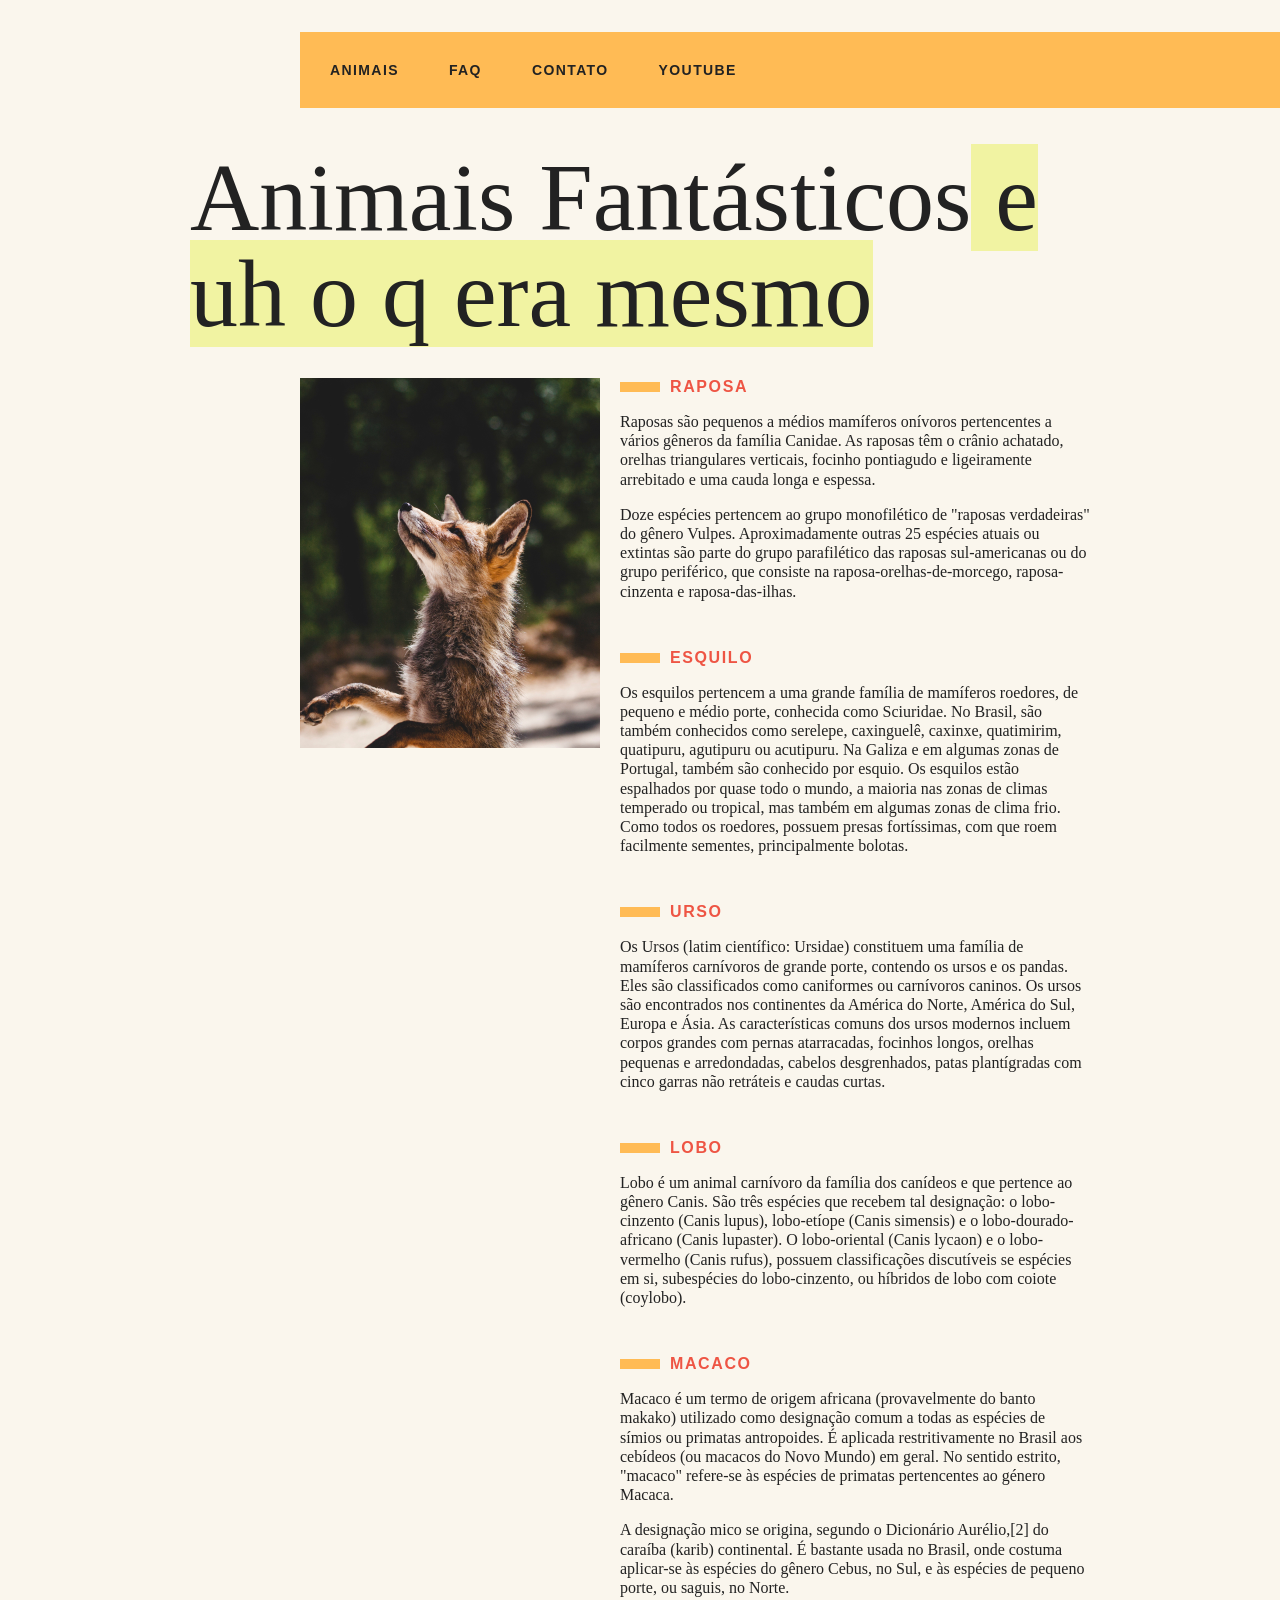
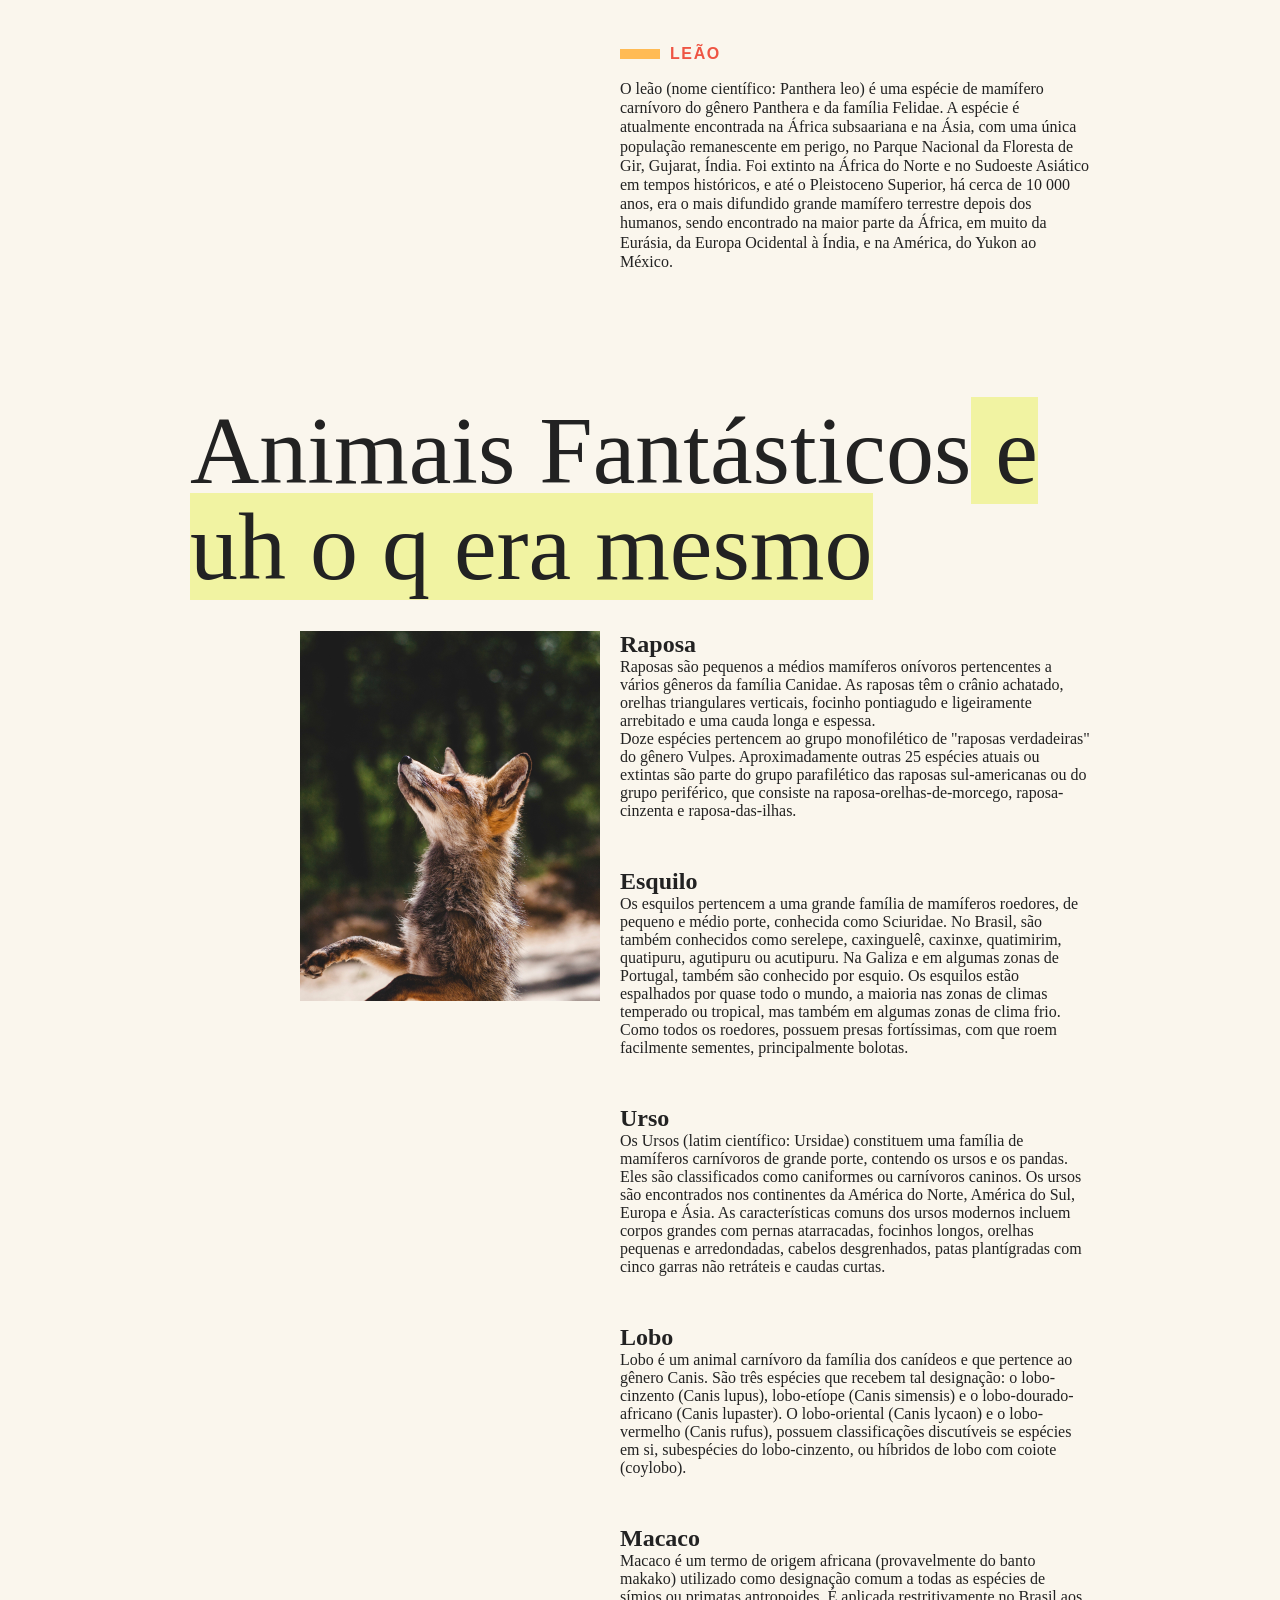
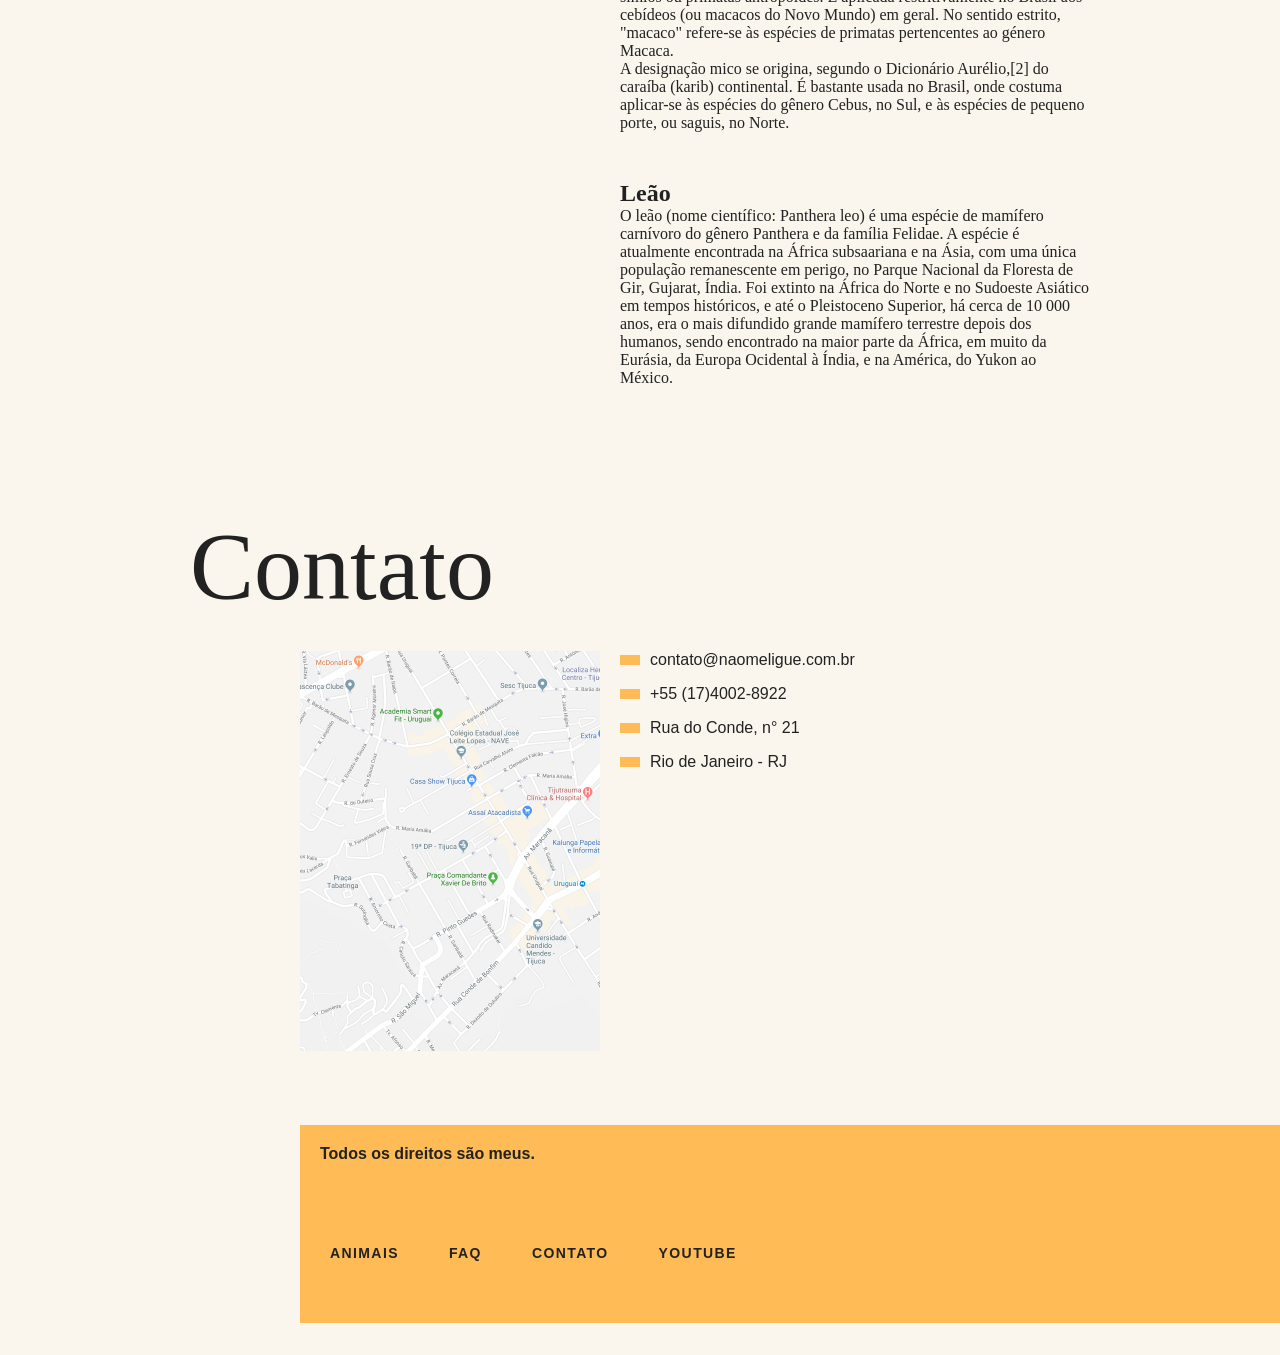
==== AnimaisFantasticos/index.html @ 2d26a615 "Starts repo" ====
<!DOCTYPE html>
<html lang="en">
<head>
    <meta charset="UTF-8">
    <meta name="viewport" content="width=device-width, initial-scale=1.0">
    <link rel="stylesheet" type="text/css" href="css\style.css">
    <link rel="icon" href="data:;base64,iVBORw0KGgo=">
    <title>Animais Fantásticos</title>
</head>
<body>
    <nav class="menu">
        <ul>
            <li><a href="#animais">Animais</a></li>
            <li><a href="#faq">FAQ</a></li>
            <li><a href="#contato">Contato</a></li>
            <li><a href="https://google.com">Google</a></li>
        </ul>
    </nav>

    <section class="grid-section animais" id="animais">
        <h1 class="titulo ">Animais Fantásticos</h1>
        <ul class="animais-lista">
            <li>
                <img src="img/imagem1.jpg">
            </li>
            <li>
                <img src="img/imagem2.jpg">
            </li>
            <li>
                <img src="img/imagem3.jpg">
            </li>
            <li>
                <img src="img/imagem4.jpg">
            </li>
            <li>
                <img src="img/imagem5.jpg">
            </li>
            <li>
                <img src="img/imagem6.jpg">
            </li>
        </ul>
        <div class="animais-descricao">
            <section>
                <h2>Raposa</h2>
                <p>Raposas são pequenos a médios mamíferos onívoros pertencentes a vários gêneros da 
                família Canidae. As raposas têm o crânio achatado, orelhas triangulares verticais, 
                focinho pontiagudo e ligeiramente arrebitado e uma cauda longa e espessa.</p>
                <p>Doze espécies pertencem ao grupo monofilético de "raposas verdadeiras" do gênero Vulpes. 
                Aproximadamente outras 25 espécies atuais ou extintas são parte do grupo parafilético das 
                raposas sul-americanas ou do grupo periférico, que consiste na raposa-orelhas-de-morcego, 
                raposa-cinzenta e raposa-das-ilhas.</p>
            </section>

            <section>
                <h2>Esquilo</h2>
                <p>Os esquilos pertencem a uma grande família de mamíferos roedores, de pequeno e médio porte, 
                conhecida como Sciuridae. No Brasil, são também conhecidos como serelepe, caxinguelê, caxinxe, 
                quatimirim, quatipuru, agutipuru ou acutipuru. Na Galiza e em algumas zonas de Portugal, também 
                são conhecido por esquio. Os esquilos estão espalhados por quase todo o mundo, a maioria nas 
                zonas de climas temperado ou tropical, mas também em algumas zonas de clima frio. Como todos os 
                roedores, possuem presas fortíssimas, com que roem facilmente sementes, principalmente bolotas.</p>
            </section>

            <section>
                <h2>Urso</h2>
                <p>Os Ursos (latim científico: Ursidae) constituem uma família de mamíferos carnívoros de grande 
                porte, contendo os ursos e os pandas. Eles são classificados como caniformes ou carnívoros caninos. 
                Os ursos são encontrados nos continentes da América do Norte, América do Sul, Europa e Ásia. 
                As características comuns dos ursos modernos incluem corpos grandes com pernas atarracadas, 
                focinhos longos, orelhas pequenas e arredondadas, cabelos desgrenhados, patas plantígradas com 
                cinco garras não retráteis e caudas curtas.</p>
            </section>

            <section>
                <h2>Lobo</h2>
                <p>Lobo é um animal carnívoro da família dos canídeos e que pertence ao gênero Canis. São três 
                espécies que recebem tal designação: o lobo-cinzento (Canis lupus), lobo-etíope (Canis simensis) 
                e o lobo-dourado-africano (Canis lupaster). O lobo-oriental (Canis lycaon) e o lobo-vermelho 
                (Canis rufus), possuem classificações discutíveis se espécies em si, subespécies do lobo-cinzento, 
                ou híbridos de lobo com coiote (coylobo).</p>
            </section>

            <section>
                <h2>Macaco</h2>
                <p>Macaco é um termo de origem africana (provavelmente do banto makako) utilizado como 
                designação comum a todas as espécies de símios ou primatas antropoides. É aplicada 
                restritivamente no Brasil aos cebídeos (ou macacos do Novo Mundo) em geral. No sentido 
                estrito, "macaco" refere-se às espécies de primatas pertencentes ao género Macaca.</p>

                <p>A designação mico se origina, segundo o Dicionário Aurélio,[2] do caraíba (karib) 
                continental. É bastante usada no Brasil, onde costuma aplicar-se às espécies do gênero 
                Cebus, no Sul, e às espécies de pequeno porte, ou saguis, no Norte.</p>
            </section>

            <section>
                <h2>Leão</h2>
                <p>O leão (nome científico: Panthera leo) é uma espécie de mamífero carnívoro 
                do gênero Panthera e da família Felidae. A espécie é atualmente encontrada na África subsaariana 
                e na Ásia, com uma única população remanescente em perigo, no Parque Nacional da Floresta de Gir, 
                Gujarat, Índia. Foi extinto na África do Norte e no Sudoeste Asiático em tempos históricos, e 
                até o Pleistoceno Superior, há cerca de 10 000 anos, era o mais difundido grande mamífero terrestre 
                depois dos humanos, sendo encontrado na maior parte da África, em muito da Eurásia, da Europa 
                Ocidental à Índia, e na América, do Yukon ao México.</p>
            </section>
        </div>
    </section>

    <section class="grid-section faq" id="faq">
        <h1 class="titulo">FAQ</h1>
        <dl class="faq-lista">
            <dt>Qual a idade dos animais?</dt>
            <dd><p>Depende do tipo de animal. Em vertebrados, o critério mais comum é a análise do esqueleto após a morte: 
            assim como as árvores, o crescimento dos ossos deixa linhas que podem ser contadas.</p></dd>

            <dt>Eles são fantásticos?</dt>
            <dd><p>Eles são brilhantes. Algumas escolhas de elenco duvidosas na minha opinião, mas no geral, está superb. 
            Kit Harington como Lockheart tem sido um destaque para mim até agora.</p></dd>

            <dt>Qual a diferença?</dt>
            <dd><p>Veja você qual é a diferença. O bem o mal cada um na sua crença. Tem anjo do bem. Tem anjo da maldade 
            a verdade é o oposto da falsidade. Riqueza, pobreza, fome, comida na mesa</p></dd>

            <dt>Como proteger?</dt>
            <dd><p>Há muitas maneiras de proteger um site. Muitas das práticas recomendadas se enquadram em quatro 
            categorias: medidas técnicas, codificação e design, controle de acesso e gerenciamento de usuários, e 
            planos de backup e recuperação</p></dd>
        </dl>
    </section>

    <section class="grid-section contato" id="contato">
        <h1 class="titulo">Contato</h1>
        <div class="mapa">
            <img src="img/mapa.png">
        </div>
        <ul class="dados">
            <li>contato@naomeligue.com.br</li>
            <li>+55 (17)4002-8922</li>
            <li>Rua do Conde, n° 21</li>
            <li>Rio de Janeiro - RJ</li>
        </ul>
    </section>

    <footer class="copy">
        <p>Todos os direitos são meus.</p>
    </footer>

    <script src="script.js"></script>
</body>
</html>
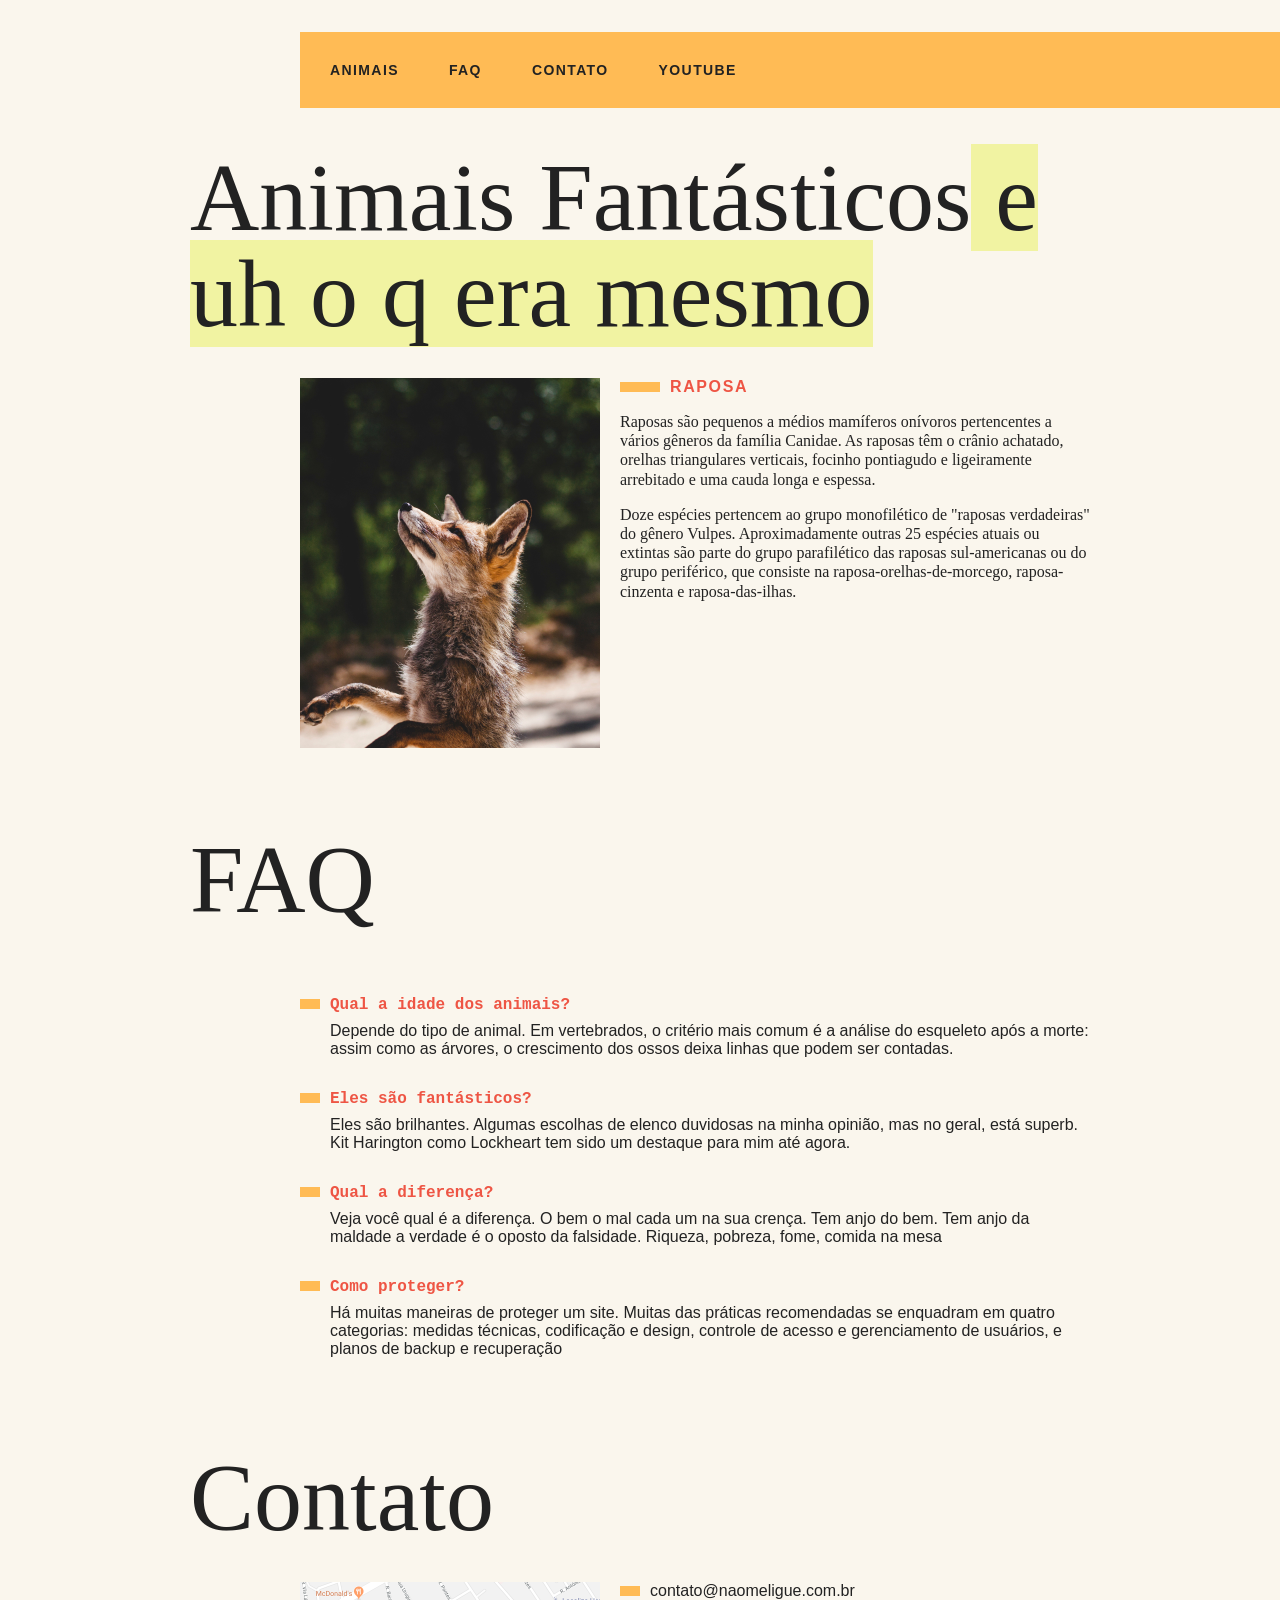
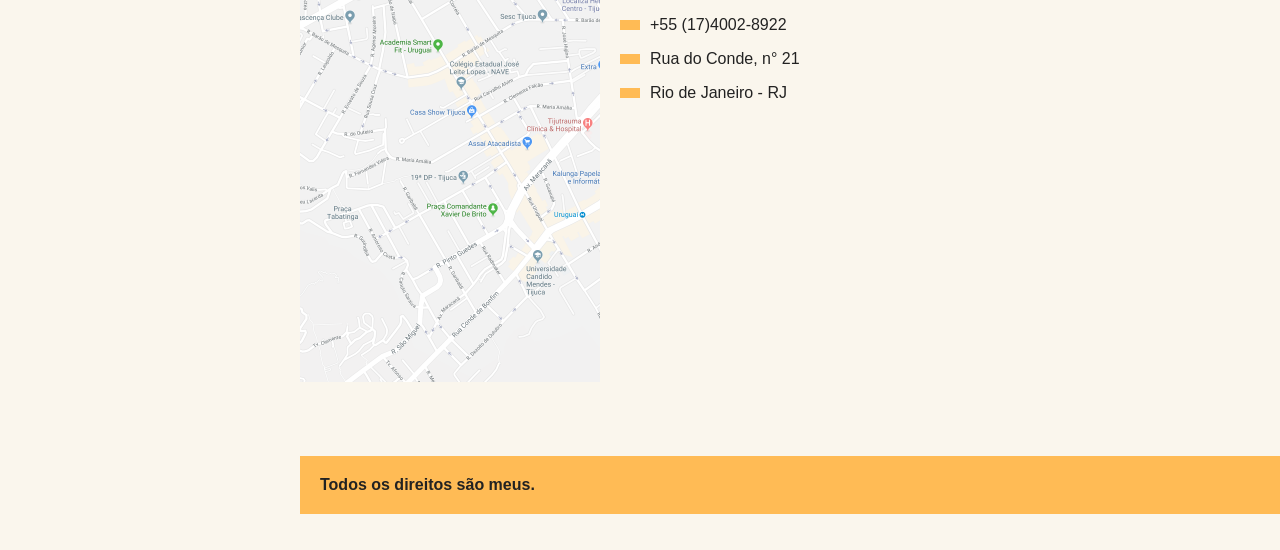
==== commit 1c6de5e7: "tab navigation" ====
--- a/AnimaisFantasticos/index.html
+++ b/AnimaisFantasticos/index.html
@@ -6,6 +6,9 @@
     <link rel="stylesheet" type="text/css" href="css\style.css">
     <link rel="icon" href="data:;base64,iVBORw0KGgo=">
     <title>Animais Fantásticos</title>
+    <script>
+        document.documentElement.className += ' js';
+    </script>
 </head>
 <body>
     <nav class="menu">
@@ -19,7 +22,7 @@
 
     <section class="grid-section animais" id="animais">
         <h1 class="titulo ">Animais Fantásticos</h1>
-        <ul class="animais-lista">
+        <ul class="animais-lista js-tabmenu">
             <li>
                 <img src="img/imagem1.jpg">
             </li>
@@ -39,7 +42,7 @@
                 <img src="img/imagem6.jpg">
             </li>
         </ul>
-        <div class="animais-descricao">
+        <div class="animais-descricao js-tabcontent">
             <section>
                 <h2>Raposa</h2>
                 <p>Raposas são pequenos a médios mamíferos onívoros pertencentes a vários gêneros da 
@@ -87,7 +90,7 @@
                 restritivamente no Brasil aos cebídeos (ou macacos do Novo Mundo) em geral. No sentido 
                 estrito, "macaco" refere-se às espécies de primatas pertencentes ao género Macaca.</p>
 
-                <p>A designação mico se origina, segundo o Dicionário Aurélio,[2] do caraíba (karib) 
+                <p>A designação mico se origina, segundo o Dicionário Aurélio, do caraíba (karib) 
                 continental. É bastante usada no Brasil, onde costuma aplicar-se às espécies do gênero 
                 Cebus, no Sul, e às espécies de pequeno porte, ou saguis, no Norte.</p>
             </section>
